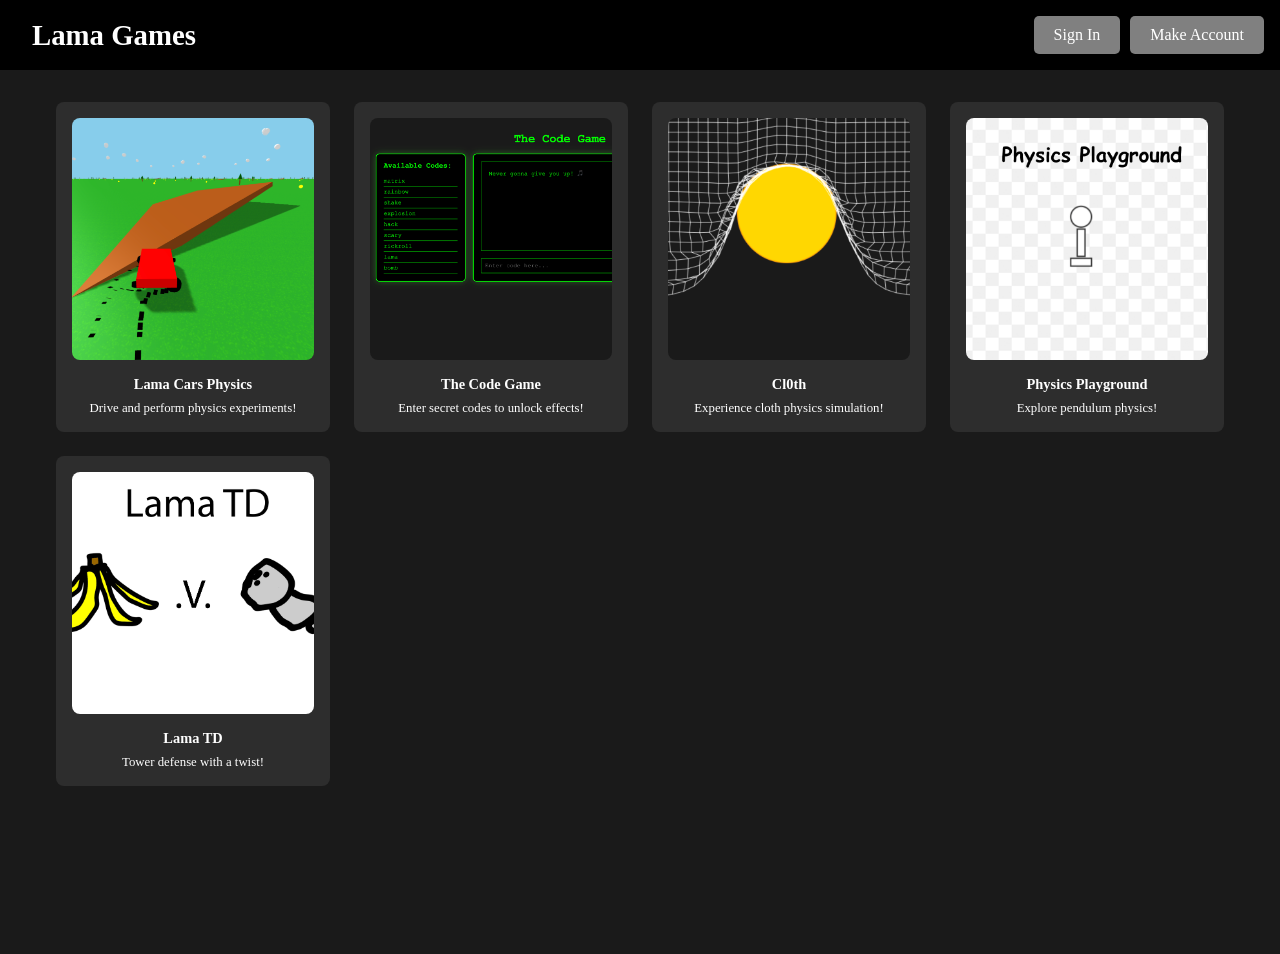
==== index.html @ cd0cea83 "Add files via upload" ====
<html lang="en">
<head>
    <meta charset="UTF-8">
    <meta name="viewport" content="width=device-width, initial-scale=1.0">
    <title>Lama Games Hub</title>
    <link rel="stylesheet" href="styles.css">
</head>
<body>
    <header>
        <div class="logo">
            <h1>Lama Games</h1>
        </div>
        <nav>
            <button class="account-button" onclick="window.location.href='signin.html'">Sign In</button>
            <button class="account-button" onclick="window.location.href='register.html'">Make Account</button>
        </nav>
    </header>
    <main>
        <section class="games-grid">
            <div class="game-card" data-game="LamaCarsPhysics.html">
                <img src="lamacarsp.png" alt="Lama Cars Physics Game" class="game-thumbnail">
                <h3>Lama Cars Physics</h3>
                <p>Drive and perform physics experiments!</p>
            </div>
            <div class="game-card" data-game="TheCodeGame.html">
                <img src="thecodegame.png" alt="The Code Game" class="game-thumbnail">
                <h3>The Code Game</h3>
                <p>Enter secret codes to unlock effects!</p>
            </div>
            <div class="game-card" data-game="Cl0th.html">
                <img src="cl0th.png" alt="Cl0th Game" class="game-thumbnail">
                <h3>Cl0th</h3>
                <p>Experience cloth physics simulation!</p>
            </div>
            <div class="game-card" data-game="PhysicsPlayground.html">
                <img src="PPlogo.png" alt="Physics Playground" class="game-thumbnail">
                <h3>Physics Playground</h3>
                <p>Explore pendulum physics!</p>
            </div>
            <div class="game-card" data-game="lamatd.html">
                <img src="lamatd.png" alt="Lama TD Game" class="game-thumbnail square-thumbnail">
                <h3>Lama TD</h3>
                <p>Tower defense with a twist!</p>
            </div>
        </section>
    </main>
    <script src="script.js"></script>
</body>
</html>
---- styles.css ----
:root {
    --primary-color: #000000;
    --background-color: #1a1a1a;
    --text-color: #ffffff;
    --card-background: #2d2d2d;
    --card-hover: #3d3d3d;
}

* {
    margin: 0;
    padding: 0;
    box-sizing: border-box;
}

body {
    font-family: 'Comic Sans MS', 'Comic Sans', cursive;
    background-color: var(--background-color);
    color: var(--text-color);
    transition: all 0.3s ease;
}

header {
    background-color: var(--primary-color);
    padding: 1rem;
    display: flex;
    justify-content: space-between;
    align-items: center;
}

nav {
    display: flex;
    gap: 10px;
}

.logo {
    display: flex;
    align-items: center;
    margin-left: 1rem;
}

.logo h1 {
    color: white;
    font-size: 1.8rem;
}

.theme-toggle {
    display: none;
}

.theme-icon .sun,
.theme-icon .moon {
    display: none;
}

main {
    max-width: 1200px;
    margin: 2rem auto;
    padding: 0 1rem;
    min-height: calc(100vh - 80px);
}

.games-grid {
    display: grid;
    grid-template-columns: repeat(auto-fit, minmax(250px, 1fr));
    gap: 1.5rem;
    max-width: 1200px;
    margin: 0 auto;
}

.game-card {
    background-color: var(--card-background);
    padding: 1rem;
    border-radius: 8px;
    text-align: center;
    transition: transform 0.3s ease, background-color 0.3s ease;
    cursor: pointer;
}

.game-card:hover {
    transform: translateY(-5px);
    background-color: var(--card-hover);
}

.game-icon {
    font-size: 3rem;
    margin-bottom: 1rem;
}

.game-card h3 {
    margin-bottom: 0.5rem;
    font-size: 0.9rem;
}

.game-card p {
    font-size: 0.8rem;
}

.game-thumbnail {
    width: 100%;
    height: auto;
    border-radius: 8px;
    margin-bottom: 1rem;
}

.square-thumbnail {
    aspect-ratio: 1/1;
    object-fit: cover;
}

.account-button {
    background-color: #808080;
    color: white;
    padding: 10px 20px;
    border: none;
    border-radius: 5px;
    cursor: pointer;
    font-size: 1rem;
    font-family: 'Comic Sans MS', 'Comic Sans', cursive;
    transition: background-color 0.3s ease;
}

.account-button:hover {
    background-color: #666666;
}

.register-container {
    max-width: 400px;
    margin: 50px auto;
    padding: 20px;
    background-color: var(--card-background);
    border-radius: 8px;
}

.register-form {
    display: flex;
    flex-direction: column;
    gap: 20px;
}

.register-form input {
    padding: 10px;
    border: 1px solid #444;
    border-radius: 4px;
    background-color: #333;
    color: white;
}

.register-form button {
    background-color: #4CAF50;
    color: white;
    padding: 10px;
    border: none;
    border-radius: 4px;
    cursor: pointer;
    font-size: 1rem;
}

.register-form button:hover {
    background-color: #45a049;
}

.user-email {
    color: white;
    font-family: 'Comic Sans MS', 'Comic Sans', cursive;
    font-size: 1rem;
    padding: 10px;
    background-color: #808080;
    border-radius: 5px;
}

@media (max-width: 768px) {
    .games-grid {
        grid-template-columns: 1fr;
        max-width: 300px;
    }
    
    .logo h1 {
        font-size: 1.4rem;
    }
}

@media (min-width: 769px) {
    .games-grid {
        grid-template-columns: repeat(4, 1fr);
    }
}

.games-grid > *:nth-child(n+5) {
    grid-column: auto;
}
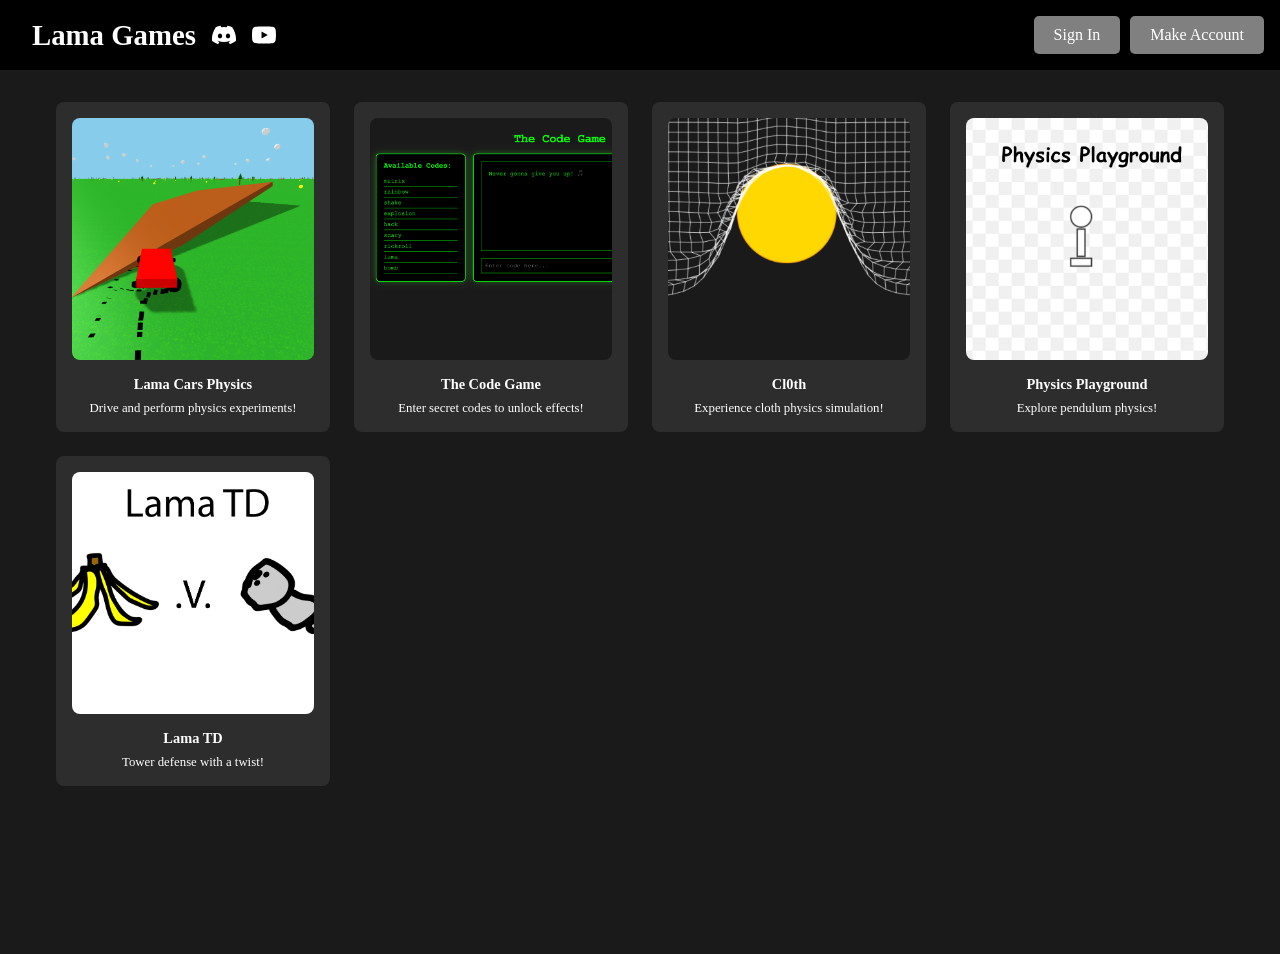
==== commit f484c033: "Update index.html" ====
--- a/index.html
+++ b/index.html
@@ -4,11 +4,31 @@
     <meta name="viewport" content="width=device-width, initial-scale=1.0">
     <title>Lama Games Hub</title>
     <link rel="stylesheet" href="styles.css">
+    <!-- Google tag (gtag.js) -->
+<script async src="https://www.googletagmanager.com/gtag/js?id=G-XXXXXXXXXX"></script>
+<script>
+  window.dataLayer = window.dataLayer || [];
+  function gtag(){dataLayer.push(arguments);}
+  gtag('js', new Date());
+
+  gtag('config', 'G-5YT3ZNDK8V');
+</script>
+
 </head>
 <body>
     <header>
         <div class="logo">
             <h1>Lama Games</h1>
+            <a href="https://discord.gg/VmwbwYmSh2" target="_blank">
+                <svg class="social-icon" viewBox="0 0 24 24">
+                    <path d="M20.317 4.37a19.791 19.791 0 0 0-4.885-1.515a.074.074 0 0 0-.079.037c-.21.375-.444.864-.608 1.25a18.27 18.27 0 0 0-5.487 0a12.64 12.64 0 0 0-.617-1.25a.077.077 0 0 0-.079-.037A19.736 19.736 0 0 0 3.677 4.37a.07.07 0 0 0-.032.027C.533 9.046-.32 13.58.099 18.057a.082.082 0 0 0 .031.057a19.9 19.9 0 0 0 5.993 3.03a.078.078 0 0 0 .084-.028a14.09 14.09 0 0 0 1.226-1.994a.076.076 0 0 0-.041-.106a13.107 13.107 0 0 1-1.872-.892a.077.077 0 0 1-.008-.128a10.2 10.2 0 0 0 .372-.292a.074.074 0 0 1 .077-.01c3.928 1.793 8.18 1.793 12.062 0a.074.074 0 0 1 .078.01c.12.098.246.198.373.292a.077.077 0 0 1-.006.127a12.299 12.299 0 0 1-1.873.892a.077.077 0 0 0-.041.107c.36.698.772 1.362 1.225 1.993a.076.076 0 0 0 .084.028a19.839 19.839 0 0 0 6.002-3.03a.077.077 0 0 0 .032-.054c.5-5.177-.838-9.674-3.549-13.66a.061.061 0 0 0-.031-.03zM8.02 15.33c-1.183 0-2.157-1.085-2.157-2.419c0-1.333.956-2.419 2.157-2.419c1.21 0 2.176 1.096 2.157 2.42c0 1.333-.956 2.418-2.157 2.418zm7.975 0c-1.183 0-2.157-1.085-2.157-2.419c0-1.333.955-2.419 2.157-2.419c1.21 0 2.176 1.096 2.157 2.42c0 1.333-.946 2.418-2.157 2.418z"/>
+                </svg>
+            </a>
+            <a href="https://www.youtube.com/@LamaGamesHTML" target="_blank">
+                <svg class="social-icon" viewBox="0 0 24 24">
+                    <path d="M23.498 6.186a3.016 3.016 0 0 0-2.122-2.136C19.505 3.545 12 3.545 12 3.545s-7.505 0-9.377.505A3.017 3.017 0 0 0 .502 6.186C0 8.07 0 12 0 12s0 3.93.502 5.814a3.016 3.016 0 0 0 2.122 2.136c1.871.505 9.376.505 9.376.505s7.505 0 9.377-.505a3.015 3.015 0 0 0 2.122-2.136C24 15.93 24 12 24 12s0-3.93-.502-5.814zM9.545 15.568V8.432L15.818 12l-6.273 3.568z"/>
+                </svg>
+            </a>
         </div>
         <nav>
             <button class="account-button" onclick="window.location.href='signin.html'">Sign In</button>
@@ -46,4 +66,4 @@
     </main>
     <script src="script.js"></script>
 </body>
-</html>+</html>
--- a/styles.css
+++ b/styles.css
@@ -36,11 +36,24 @@
     display: flex;
     align-items: center;
     margin-left: 1rem;
+    gap: 1rem;
 }
 
 .logo h1 {
     color: white;
     font-size: 1.8rem;
+}
+
+.social-icon {
+    width: 24px;
+    height: 24px;
+    cursor: pointer;
+    fill: white;
+    transition: fill 0.3s ease;
+}
+
+.social-icon:hover {
+    fill: #808080;
 }
 
 .theme-toggle {
@@ -157,6 +170,13 @@
 
 .register-form button:hover {
     background-color: #45a049;
+}
+
+.error-message {
+    color: #ff4444;
+    font-size: 0.9rem;
+    margin-top: 5px;
+    display: none;
 }
 
 .user-email {
@@ -184,7 +204,3 @@
         grid-template-columns: repeat(4, 1fr);
     }
 }
-
-.games-grid > *:nth-child(n+5) {
-    grid-column: auto;
-}
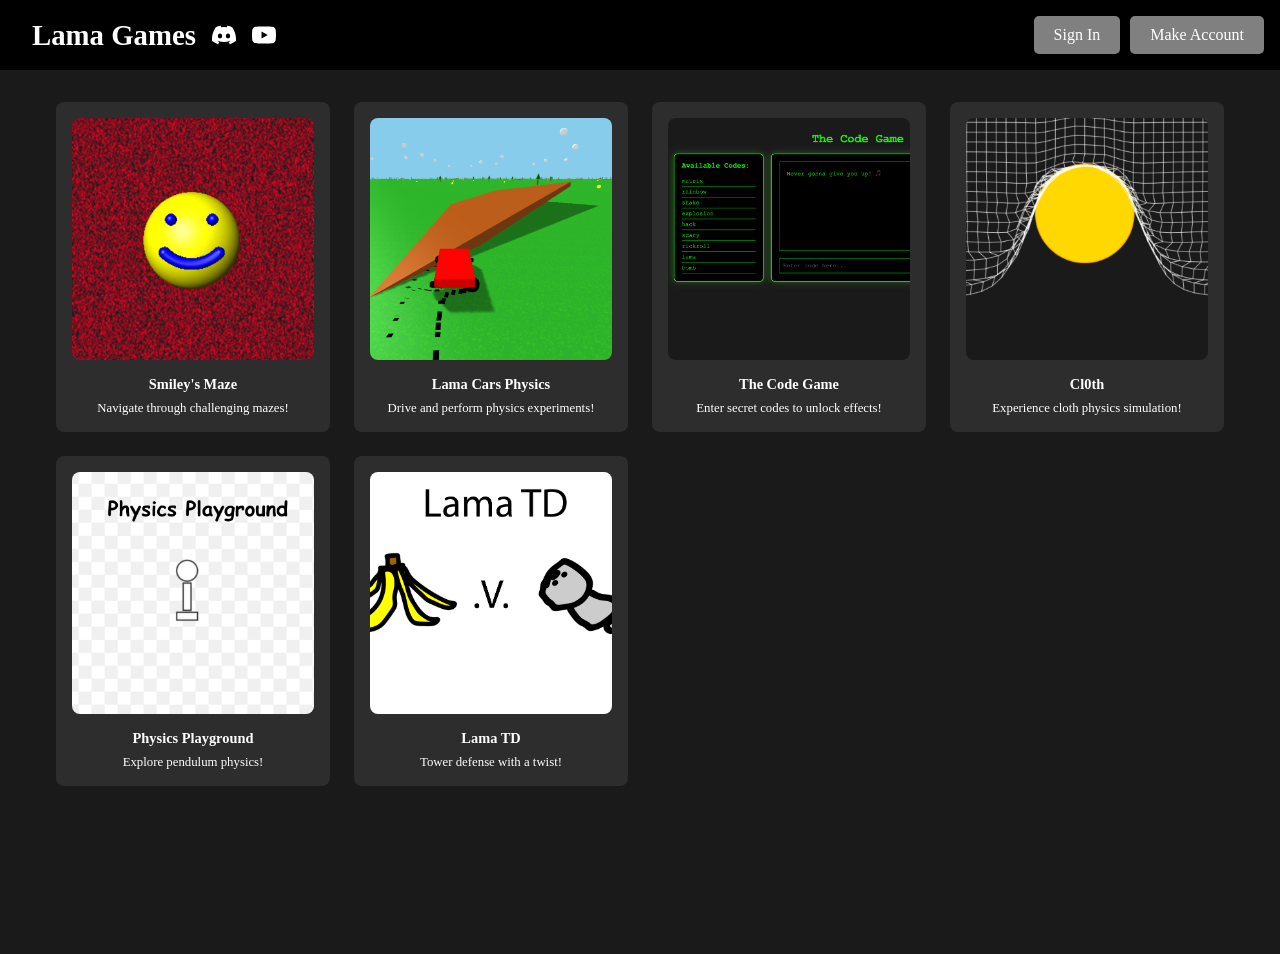
==== commit 5805a56f: "Update index.html" ====
--- a/index.html
+++ b/index.html
@@ -4,16 +4,6 @@
     <meta name="viewport" content="width=device-width, initial-scale=1.0">
     <title>Lama Games Hub</title>
     <link rel="stylesheet" href="styles.css">
-    <!-- Google tag (gtag.js) -->
-<script async src="https://www.googletagmanager.com/gtag/js?id=G-XXXXXXXXXX"></script>
-<script>
-  window.dataLayer = window.dataLayer || [];
-  function gtag(){dataLayer.push(arguments);}
-  gtag('js', new Date());
-
-  gtag('config', 'G-5YT3ZNDK8V');
-</script>
-
 </head>
 <body>
     <header>
@@ -37,6 +27,11 @@
     </header>
     <main>
         <section class="games-grid">
+            <div class="game-card" data-game="SmilezMaze.html">
+                <img src="logo.png" alt="Smiley's Maze Game" class="game-thumbnail">
+                <h3>Smiley's Maze</h3>
+                <p>Navigate through challenging mazes!</p>
+            </div>
             <div class="game-card" data-game="LamaCarsPhysics.html">
                 <img src="lamacarsp.png" alt="Lama Cars Physics Game" class="game-thumbnail">
                 <h3>Lama Cars Physics</h3>
